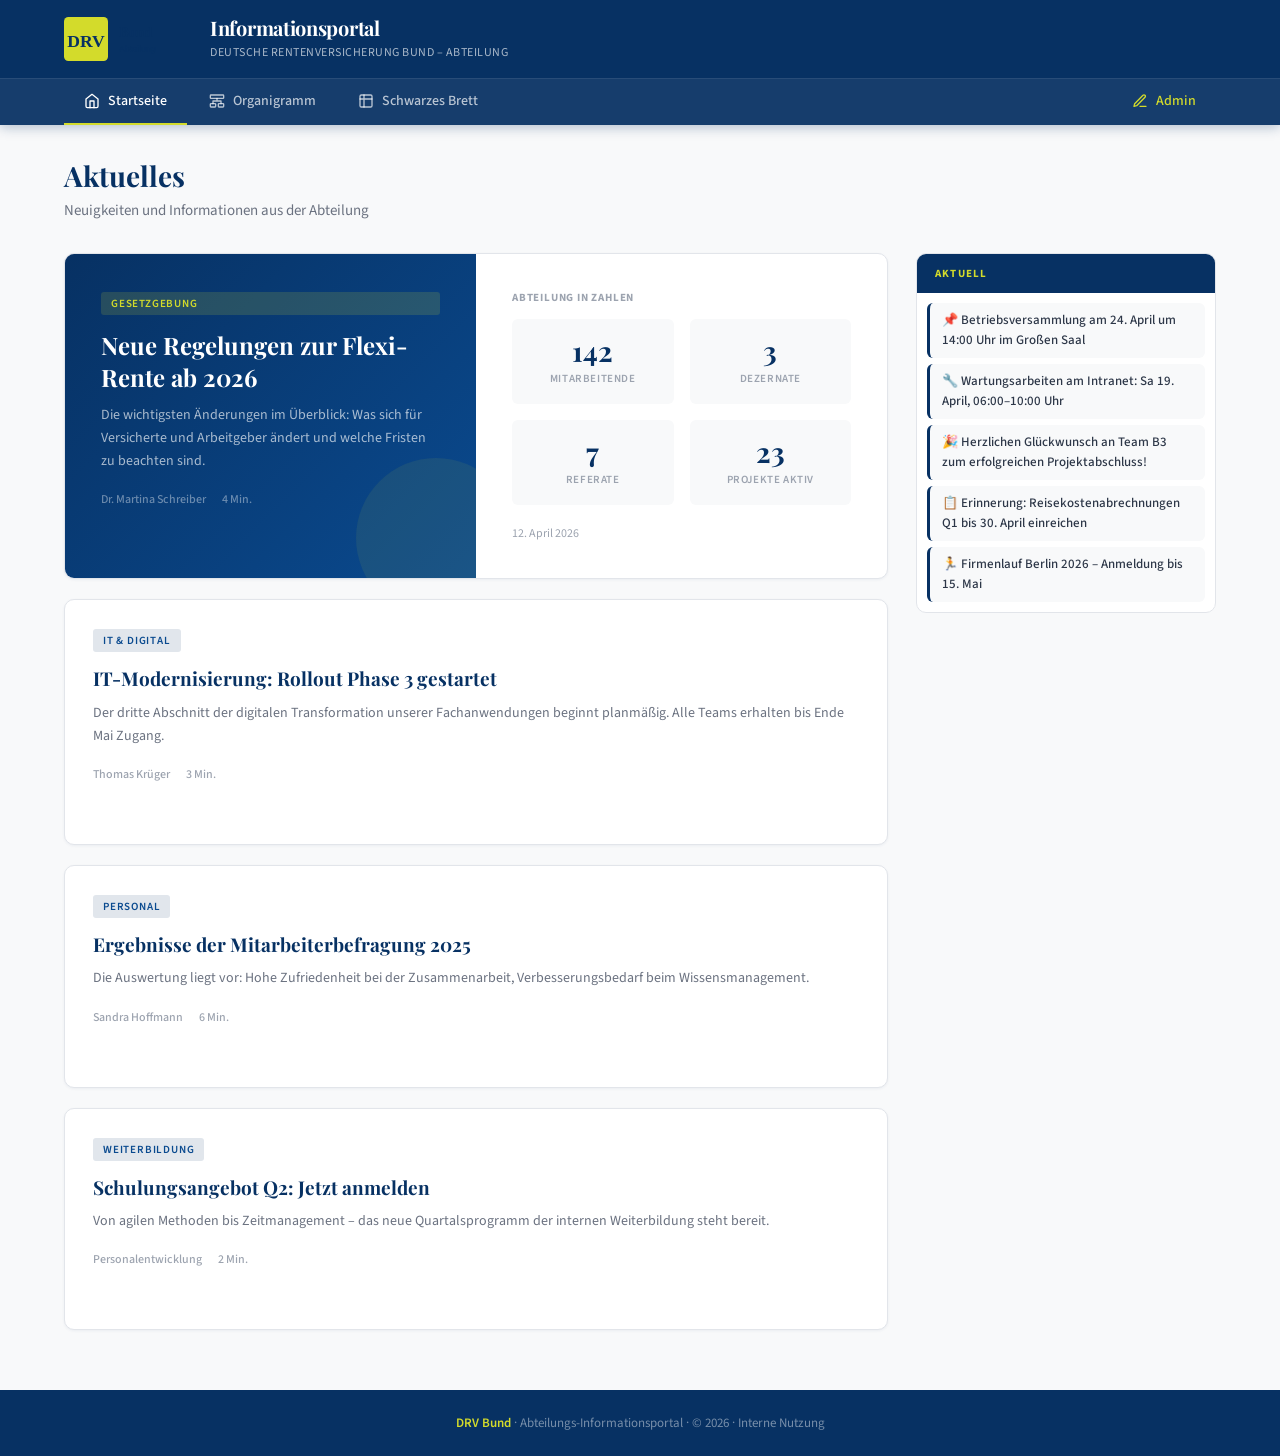
==== index.html @ a6339dbf "Add files via upload" ====
<!DOCTYPE html>
<html lang="de">
<head>
  <meta charset="UTF-8">
  <meta name="viewport" content="width=device-width, initial-scale=1.0">
  <title>Startseite – DRV Bund Abteilungsportal</title>
  <link rel="stylesheet" href="style.css">
</head>
<body>

  <!-- Header -->
  <header class="site-header">
    <div class="header-top">
      <a class="logo-area" href="index.html">
        <img class="logo-image" src="logo.svg" alt="DRV Bund Logo">
        <div class="logo-text">
          <h1>Informationsportal</h1>
          <span>Deutsche Rentenversicherung Bund – Abteilung</span>
        </div>
      </a>
    </div>
    <nav class="header-nav">
      <div class="nav-inner">
        <a class="nav-link active" href="index.html">
          <svg viewBox="0 0 24 24" fill="none" stroke="currentColor" stroke-width="2" stroke-linecap="round" stroke-linejoin="round"><path d="M3 9l9-7 9 7v11a2 2 0 0 1-2 2H5a2 2 0 0 1-2-2z"/><polyline points="9 22 9 12 15 12 15 22"/></svg>
          Startseite
        </a>
        <a class="nav-link" href="organigramm.html">
          <svg viewBox="0 0 24 24" fill="none" stroke="currentColor" stroke-width="2" stroke-linecap="round" stroke-linejoin="round"><rect x="2" y="3" width="20" height="5" rx="1"/><rect x="2" y="16" width="8" height="5" rx="1"/><rect x="14" y="16" width="8" height="5" rx="1"/><path d="M12 8v4M6 12h12M6 12v4M18 12v4"/></svg>
          Organigramm
        </a>
        <a class="nav-link" href="schwarzes-brett.html">
          <svg viewBox="0 0 24 24" fill="none" stroke="currentColor" stroke-width="2" stroke-linecap="round" stroke-linejoin="round"><rect x="3" y="3" width="18" height="18" rx="2"/><path d="M3 9h18M9 3v18"/></svg>
          Schwarzes Brett
        </a>
        <a class="nav-link admin" href="admin.html">
          <svg viewBox="0 0 24 24" fill="none" stroke="currentColor" stroke-width="2" stroke-linecap="round" stroke-linejoin="round"><path d="M12 20h9"/><path d="M16.5 3.5a2.121 2.121 0 0 1 3 3L7 19l-4 1 1-4L16.5 3.5z"/></svg>
          Admin
        </a>
      </div>
    </nav>
  </header>

  <!-- Main -->
  <main>
    <div class="main-content">
      <div class="page-title-section">
        <h2 class="page-title">Aktuelles</h2>
        <p class="page-subtitle">Neuigkeiten und Informationen aus der Abteilung</p>
      </div>

      <div class="home-layout">
        <!-- Blog -->
        <div class="home-main">
          <div class="blog-grid" id="blog-grid">
            <div class="empty-state"><p>Wird geladen…</p></div>
          </div>
        </div>

        <!-- Ticker -->
        <aside class="home-sidebar">
          <div class="ticker-bar">
            <div class="ticker-label">Aktuell</div>
            <ul class="ticker-list" id="ticker-list">
              <li class="ticker-list-item">Wird geladen…</li>
            </ul>
          </div>
        </aside>
      </div>
    </div>
  </main>

  <!-- Footer -->
  <footer class="site-footer">
    <strong>DRV Bund</strong> · Abteilungs-Informationsportal · © 2026 · Interne Nutzung
  </footer>

  <!-- Lokaler Datenspeicher -->
  <script src="data-store.js"></script>

  <script>
    // ── Blog rendern ──────────────────────────
    function renderBlog(posts) {
      const grid = document.getElementById('blog-grid');

      if (!posts.length) {
        grid.innerHTML = '<div class="empty-state"><p>Noch keine Beiträge vorhanden.</p></div>';
        return;
      }

      grid.innerHTML = posts.map((p, i) => i === 0
        ? renderFeatured(p)
        : renderCard(p)
      ).join('');
    }

    function renderFeatured(p) {
      return `
        <div class="blog-card featured">
          <div class="featured-accent">
            <div class="blog-card-category">${DRV.escapeHtml(p.category || 'Allgemein')}</div>
            <h3 class="blog-card-title">${DRV.escapeHtml(p.title)}</h3>
            <p class="blog-card-excerpt">${DRV.escapeHtml(p.excerpt)}</p>
            <div class="blog-card-meta">
              <span>${DRV.escapeHtml(p.author || '')}</span>
              <span>${DRV.escapeHtml(p.readTime || '')}</span>
            </div>
            <div class="blog-card-cta">Weiterlesen →</div>
          </div>
          <div class="featured-side">
            <div style="margin-bottom:20px">
              <div class="section-label">Abteilung in Zahlen</div>
              <div class="featured-stats">
                <div class="stat-card"><div class="stat-num">142</div><div class="stat-label">Mitarbeitende</div></div>
                <div class="stat-card"><div class="stat-num">3</div><div class="stat-label">Dezernate</div></div>
                <div class="stat-card"><div class="stat-num">7</div><div class="stat-label">Referate</div></div>
                <div class="stat-card"><div class="stat-num">23</div><div class="stat-label">Projekte aktiv</div></div>
              </div>
            </div>
            <div style="font-size:12px;color:var(--gray-400)">${DRV.formatDate(p.createdAt)}</div>
          </div>
        </div>
      `;
    }

    function renderCard(p) {
      return `
        <div class="blog-card">
          <div class="blog-card-category">${DRV.escapeHtml(p.category || 'Allgemein')}</div>
          <h3 class="blog-card-title">${DRV.escapeHtml(p.title)}</h3>
          <p class="blog-card-excerpt">${DRV.escapeHtml(p.excerpt)}</p>
          <div class="blog-card-meta">
            <span>${DRV.escapeHtml(p.author || '')}</span>
            <span>${DRV.escapeHtml(p.readTime || '')}</span>
          </div>
          <div class="blog-card-cta">Weiterlesen →</div>
        </div>
      `;
    }

    // ── Ticker rendern ────────────────────────
    function renderTicker(items) {
      const list = document.getElementById('ticker-list');
      if (!items.length) {
        list.innerHTML = '<li class="ticker-list-item" style="color:var(--gray-400)">Keine aktuellen Meldungen</li>';
        return;
      }
      list.innerHTML = items.map(item =>
        `<li class="ticker-list-item">${DRV.escapeHtml(item.text)}</li>`
      ).join('');
    }

    // ── Listener registrieren ─────────────────
    DRV.subscribe('blog',   renderBlog);
    DRV.subscribe('ticker', renderTicker);
  </script>

</body>
</html>
---- style.css ----
@import url('https://fonts.googleapis.com/css2?family=Source+Sans+3:wght@300;400;500;600;700&family=Playfair+Display:wght@500;700&display=swap');

/* ═══════════════════════════════════════════
   Design Tokens
   ═══════════════════════════════════════════ */
:root {
  --navy: #073163;
  --navy-light: #0a4a8f;
  --lime: #D3DB2B;
  --lime-dim: #bfc426;
  --ice: #E1E6EC;
  --ice-dark: #c8cfda;
  --white: #FFFFFF;
  --gray-50: #F8F9FA;
  --gray-100: #F0F2F5;
  --gray-200: #E2E5EA;
  --gray-400: #9CA3AF;
  --gray-600: #6B7280;
  --gray-800: #2D3748;
  --red: #DC2626;
  --red-light: #FEE2E2;
  --font-body: 'Source Sans 3', -apple-system, BlinkMacSystemFont, sans-serif;
  --font-display: 'Playfair Display', Georgia, serif;
  --shadow-sm: 0 1px 3px rgba(7,49,99,.06);
  --shadow-md: 0 4px 16px rgba(7,49,99,.08);
  --shadow-lg: 0 8px 32px rgba(7,49,99,.12);
  --radius: 6px;
  --radius-lg: 10px;
  --transition: .2s ease;
}

*, *::before, *::after { margin: 0; padding: 0; box-sizing: border-box; }

body {
  font-family: var(--font-body);
  background: var(--gray-50);
  color: var(--gray-800);
  -webkit-font-smoothing: antialiased;
  min-height: 100vh;
  display: flex;
  flex-direction: column;
}

main { flex: 1; }
a { text-decoration: none; color: inherit; }

/* ═══════════════════════════════════════════
   Header
   ═══════════════════════════════════════════ */
.site-header {
  background: var(--navy);
  color: var(--white);
  position: sticky;
  top: 0;
  z-index: 100;
  box-shadow: 0 2px 12px rgba(7,49,99,.3);
}
.header-top {
  display: flex;
  align-items: center;
  max-width: 1200px;
  margin: 0 auto;
  padding: 16px 24px;
}
.logo-area {
  display: flex;
  align-items: center;
  gap: 14px;
  cursor: pointer;
}
.logo-image {
  height: 44px;
  width: auto;
  max-width: 240px;
  display: block;
  /* Optional: weißer Hintergrund-Pad, damit dunkle Logos auch auf
     dem Navy-Header lesbar sind. Bei Bedarf einkommentieren:
  background: var(--white);
  padding: 4px 8px;
  border-radius: 4px;
  */
}
.logo-text h1 {
  font-family: var(--font-display);
  font-size: 20px;
  font-weight: 700;
  letter-spacing: -.3px;
  line-height: 1.2;
}
.logo-text span {
  font-family: var(--font-body);
  font-size: 12px;
  font-weight: 400;
  opacity: .65;
  letter-spacing: .5px;
  text-transform: uppercase;
}

/* ── Nav ───────────────────── */
.header-nav {
  background: rgba(255,255,255,.06);
  border-top: 1px solid rgba(255,255,255,.08);
}
.nav-inner {
  max-width: 1200px;
  margin: 0 auto;
  padding: 0 24px;
  display: flex;
  gap: 2px;
}
.nav-link {
  display: flex;
  align-items: center;
  gap: 8px;
  padding: 12px 20px;
  background: none;
  border: none;
  color: rgba(255,255,255,.7);
  font-family: var(--font-body);
  font-size: 14px;
  font-weight: 500;
  cursor: pointer;
  transition: var(--transition);
  border-bottom: 2px solid transparent;
}
.nav-link:hover { color: var(--white); background: rgba(255,255,255,.05); }
.nav-link.active { color: var(--white); border-bottom-color: var(--lime); }
.nav-link.admin { margin-left: auto; color: var(--lime); }
.nav-link svg { width: 16px; height: 16px; }

/* ═══════════════════════════════════════════
   Main Content
   ═══════════════════════════════════════════ */
.main-content {
  max-width: 1200px;
  margin: 0 auto;
  padding: 32px 24px 60px;
  width: 100%;
}
.page-title-section { margin-bottom: 32px; }
.page-title {
  font-family: var(--font-display);
  font-size: 28px;
  font-weight: 700;
  color: var(--navy);
  margin-bottom: 6px;
}
.page-subtitle { font-size: 15px; color: var(--gray-600); }

/* ═══════════════════════════════════════════
   Home Layout
   ═══════════════════════════════════════════ */
.home-layout {
  display: grid;
  grid-template-columns: 1fr 300px;
  gap: 28px;
  align-items: start;
}
@media (max-width: 960px) {
  .home-layout { grid-template-columns: 1fr; }
}
.home-main { min-width: 0; }
.home-sidebar { position: sticky; top: 120px; }

/* ── News Ticker (Sidebar) ── */
.ticker-bar {
  background: var(--white);
  border: 1px solid var(--gray-200);
  border-radius: var(--radius-lg);
  overflow: hidden;
}
.ticker-label {
  background: var(--navy);
  color: var(--lime);
  font-size: 11px;
  font-weight: 700;
  letter-spacing: 1.2px;
  text-transform: uppercase;
  padding: 12px 18px;
}
.ticker-list {
  list-style: none;
  padding: 10px;
  display: flex;
  flex-direction: column;
  gap: 6px;
}
.ticker-list-item {
  font-size: 13px;
  font-weight: 500;
  color: var(--gray-800);
  line-height: 1.5;
  padding: 8px 12px;
  border-radius: var(--radius);
  border-left: 3px solid var(--navy);
  background: var(--gray-50);
  transition: var(--transition);
}
.ticker-list-item:hover {
  border-left-color: var(--lime);
  background: var(--ice);
  box-shadow: var(--shadow-sm);
}

/* ═══════════════════════════════════════════
   Blog Cards
   ═══════════════════════════════════════════ */
.blog-grid {
  display: grid;
  grid-template-columns: 1fr;
  gap: 20px;
}
.blog-card {
  background: var(--white);
  border-radius: var(--radius-lg);
  padding: 28px;
  box-shadow: var(--shadow-sm);
  border: 1px solid var(--gray-200);
  transition: var(--transition);
  cursor: pointer;
  position: relative;
  overflow: hidden;
}
.blog-card::before {
  content: '';
  position: absolute;
  top: 0; left: 0;
  width: 4px; height: 100%;
  background: var(--lime);
  transform: scaleY(0);
  transition: transform .3s ease;
  transform-origin: top;
}
.blog-card:hover { box-shadow: var(--shadow-md); border-color: var(--ice-dark); }
.blog-card:hover::before { transform: scaleY(1); }

.blog-card-category {
  display: inline-flex;
  align-items: center;
  gap: 5px;
  font-size: 11px;
  font-weight: 600;
  text-transform: uppercase;
  letter-spacing: .8px;
  color: var(--navy-light);
  background: var(--ice);
  padding: 4px 10px;
  border-radius: 3px;
  margin-bottom: 14px;
}
.blog-card-title {
  font-family: var(--font-display);
  font-size: 19px;
  font-weight: 700;
  color: var(--navy);
  line-height: 1.35;
  margin-bottom: 10px;
}
.blog-card-excerpt {
  font-size: 14px;
  line-height: 1.65;
  color: var(--gray-600);
  margin-bottom: 18px;
}
.blog-card-meta {
  display: flex;
  align-items: center;
  gap: 16px;
  font-size: 12px;
  color: var(--gray-400);
  font-weight: 500;
}
.blog-card-meta span { display: flex; align-items: center; gap: 5px; }
.blog-card-cta {
  display: inline-flex;
  align-items: center;
  gap: 5px;
  margin-top: 14px;
  font-size: 13px;
  font-weight: 600;
  color: var(--navy);
  opacity: 0;
  transform: translateX(-8px);
  transition: all .25s ease;
}
.blog-card:hover .blog-card-cta { opacity: 1; transform: translateX(0); }

/* ── Featured Card ────────── */
.blog-card.featured {
  display: grid;
  grid-template-columns: 1fr 1fr;
  gap: 0;
  padding: 0;
}
@media (max-width: 768px) {
  .blog-card.featured { grid-template-columns: 1fr; }
}
.featured-accent {
  background: linear-gradient(135deg, var(--navy) 0%, var(--navy-light) 100%);
  padding: 36px;
  display: flex;
  flex-direction: column;
  justify-content: center;
  position: relative;
  overflow: hidden;
}
.featured-accent::after {
  content: '';
  position: absolute;
  bottom: -40px; right: -40px;
  width: 160px; height: 160px;
  border-radius: 50%;
  background: var(--lime);
  opacity: .08;
}
.featured-accent .blog-card-category { background: rgba(211,219,43,.15); color: var(--lime); }
.featured-accent .blog-card-title { color: var(--white); font-size: 24px; }
.featured-accent .blog-card-excerpt { color: rgba(255,255,255,.65); }
.featured-accent .blog-card-meta { color: rgba(255,255,255,.4); }
.featured-accent .blog-card-cta { color: var(--lime); }
.featured-accent:hover .blog-card-cta { opacity: 1; transform: translateX(0); }

.featured-side {
  padding: 36px;
  display: flex;
  flex-direction: column;
  justify-content: center;
}
.featured-stats {
  display: grid;
  grid-template-columns: 1fr 1fr;
  gap: 16px;
}
.stat-card {
  background: var(--gray-50);
  border-radius: var(--radius);
  padding: 18px;
  text-align: center;
}
.stat-num {
  font-family: var(--font-display);
  font-size: 28px;
  font-weight: 700;
  color: var(--navy);
  line-height: 1;
}
.stat-label {
  font-size: 11px;
  color: var(--gray-400);
  text-transform: uppercase;
  letter-spacing: .6px;
  margin-top: 6px;
  font-weight: 600;
}
.section-label {
  font-size: 11px;
  font-weight: 700;
  text-transform: uppercase;
  letter-spacing: .8px;
  color: var(--gray-400);
  margin-bottom: 14px;
}

/* ═══════════════════════════════════════════
   Organigramm
   ═══════════════════════════════════════════ */
.org-tree {
  display: flex;
  flex-direction: column;
  align-items: center;
  overflow-x: auto;
  padding: 20px 0;
}
.org-node {
  background: var(--white);
  border: 2px solid var(--ice-dark);
  border-radius: var(--radius-lg);
  padding: 20px 28px;
  text-align: center;
  min-width: 200px;
  transition: var(--transition);
}
.org-node:hover { border-color: var(--lime); box-shadow: var(--shadow-md); }
.org-node.root { background: var(--navy); border-color: var(--navy); color: var(--white); }
.org-node-name { font-family: var(--font-display); font-size: 15px; font-weight: 700; margin-bottom: 4px; }
.org-node-person { font-size: 14px; font-weight: 600; margin-bottom: 2px; }
.org-node-role { font-size: 12px; opacity: .6; }

.org-connector { width: 2px; height: 28px; background: var(--ice-dark); margin: 0 auto; }
.org-hline { height: 2px; background: var(--ice-dark); margin: 0 60px; }
.org-children { display: flex; gap: 24px; justify-content: center; flex-wrap: wrap; }
.org-branch { display: flex; flex-direction: column; align-items: center; }
.org-sub-children { display: flex; flex-direction: column; align-items: center; gap: 8px; margin-top: 12px; }
.org-sub-node {
  background: var(--gray-50);
  border: 1px solid var(--gray-200);
  border-radius: var(--radius);
  padding: 10px 18px;
  text-align: center;
  font-size: 13px;
  min-width: 160px;
  transition: var(--transition);
}
.org-sub-node:hover { background: var(--white); border-color: var(--lime-dim); }
.org-sub-name { font-weight: 600; color: var(--navy); }
.org-sub-person { font-size: 12px; color: var(--gray-600); margin-top: 2px; }

/* ═══════════════════════════════════════════
   Schwarzes Brett
   ═══════════════════════════════════════════ */
.board-header {
  display: flex;
  align-items: center;
  justify-content: space-between;
  margin-bottom: 24px;
  flex-wrap: wrap;
  gap: 16px;
}
.board-filters { display: flex; gap: 6px; flex-wrap: wrap; }
.filter-pill {
  padding: 6px 14px;
  border-radius: 20px;
  border: 1px solid var(--gray-200);
  background: var(--white);
  font-family: var(--font-body);
  font-size: 12px;
  font-weight: 500;
  color: var(--gray-600);
  cursor: pointer;
  transition: var(--transition);
}
.filter-pill:hover { border-color: var(--navy); color: var(--navy); }
.filter-pill.active { background: var(--navy); border-color: var(--navy); color: var(--white); }

.btn-primary {
  display: inline-flex;
  align-items: center;
  gap: 8px;
  padding: 10px 22px;
  background: var(--lime);
  color: var(--navy);
  border: none;
  border-radius: var(--radius);
  font-family: var(--font-body);
  font-size: 14px;
  font-weight: 700;
  cursor: pointer;
  transition: var(--transition);
}
.btn-primary:hover { background: var(--lime-dim); }
.btn-primary:disabled { opacity: .5; cursor: not-allowed; }

.ad-list { display: flex; flex-direction: column; gap: 14px; }
.ad-card {
  background: var(--white);
  border: 1px solid var(--gray-200);
  border-radius: var(--radius-lg);
  padding: 24px;
  display: flex;
  gap: 20px;
  align-items: flex-start;
  transition: var(--transition);
}
.ad-card:hover { box-shadow: var(--shadow-sm); border-color: var(--ice-dark); }
.ad-cat-badge {
  background: var(--ice);
  color: var(--navy);
  font-size: 10px;
  font-weight: 700;
  text-transform: uppercase;
  letter-spacing: .8px;
  padding: 6px 10px;
  border-radius: 3px;
  white-space: nowrap;
  flex-shrink: 0;
  margin-top: 2px;
}
.ad-body { flex: 1; min-width: 0; }
.ad-title { font-weight: 700; font-size: 16px; color: var(--navy); margin-bottom: 6px; }
.ad-text { font-size: 14px; color: var(--gray-600); line-height: 1.6; margin-bottom: 10px; }
.ad-meta { font-size: 12px; color: var(--gray-400); }

.empty-state { text-align: center; padding: 60px 20px; color: var(--gray-400); }

/* ═══════════════════════════════════════════
   Modal
   ═══════════════════════════════════════════ */
.modal-backdrop {
  position: fixed;
  inset: 0;
  background: rgba(7,49,99,.5);
  z-index: 200;
  display: flex;
  align-items: center;
  justify-content: center;
  padding: 24px;
  animation: fade-in .2s ease;
}
.modal-backdrop.hidden { display: none; }
.modal {
  background: var(--white);
  border-radius: var(--radius-lg);
  width: 100%;
  max-width: 520px;
  box-shadow: var(--shadow-lg);
  animation: slide-up .25s ease;
  overflow: hidden;
}
.modal-header {
  display: flex;
  align-items: center;
  justify-content: space-between;
  padding: 20px 28px;
  border-bottom: 1px solid var(--gray-200);
}
.modal-header h3 {
  font-family: var(--font-display);
  font-size: 20px;
  font-weight: 700;
  color: var(--navy);
}
.modal-close {
  background: none;
  border: none;
  color: var(--gray-400);
  cursor: pointer;
  padding: 4px;
  display: flex;
  transition: var(--transition);
}
.modal-close:hover { color: var(--navy); }
.modal-body { padding: 24px 28px; }
.form-group { margin-bottom: 18px; }
.form-group label { display: block; font-size: 13px; font-weight: 600; color: var(--gray-800); margin-bottom: 6px; }
.form-input, .form-textarea, .form-select {
  width: 100%;
  padding: 10px 14px;
  border: 1.5px solid var(--gray-200);
  border-radius: var(--radius);
  font-family: var(--font-body);
  font-size: 14px;
  color: var(--gray-800);
  background: var(--white);
  transition: var(--transition);
  outline: none;
}
.form-input:focus, .form-textarea:focus, .form-select:focus {
  border-color: var(--navy);
  box-shadow: 0 0 0 3px rgba(7,49,99,.08);
}
.form-textarea { resize: vertical; min-height: 100px; }
.modal-footer {
  padding: 16px 28px;
  border-top: 1px solid var(--gray-200);
  display: flex;
  justify-content: flex-end;
  gap: 10px;
}
.btn-ghost {
  padding: 10px 20px;
  background: none;
  border: 1px solid var(--gray-200);
  border-radius: var(--radius);
  font-family: var(--font-body);
  font-size: 14px;
  font-weight: 500;
  color: var(--gray-600);
  cursor: pointer;
  transition: var(--transition);
}
.btn-ghost:hover { border-color: var(--gray-400); }

@keyframes fade-in { from { opacity: 0 } to { opacity: 1 } }
@keyframes slide-up { from { opacity: 0; transform: translateY(16px) } to { opacity: 1; transform: translateY(0) } }

/* ═══════════════════════════════════════════
   Footer
   ═══════════════════════════════════════════ */
.site-footer {
  background: var(--navy);
  color: rgba(255,255,255,.45);
  padding: 24px;
  text-align: center;
  font-size: 13px;
}
.site-footer strong { color: var(--lime); font-weight: 600; }

/* ═══════════════════════════════════════════
   Admin Page
   ═══════════════════════════════════════════ */
.admin-grid {
  display: grid;
  grid-template-columns: 1fr 1fr;
  gap: 24px;
}
@media (max-width: 900px) {
  .admin-grid { grid-template-columns: 1fr; }
}
.admin-section {
  background: var(--white);
  border: 1px solid var(--gray-200);
  border-radius: var(--radius-lg);
  padding: 24px;
}
.admin-section-title {
  font-family: var(--font-display);
  font-size: 20px;
  font-weight: 700;
  color: var(--navy);
  margin-bottom: 6px;
}
.admin-section-desc {
  font-size: 13px;
  color: var(--gray-600);
  margin-bottom: 20px;
}
.admin-divider {
  height: 1px;
  background: var(--gray-200);
  margin: 20px 0;
}
.admin-list-title {
  font-size: 12px;
  font-weight: 700;
  text-transform: uppercase;
  letter-spacing: .8px;
  color: var(--gray-400);
  margin-bottom: 12px;
}
.admin-item {
  display: flex;
  align-items: flex-start;
  gap: 12px;
  padding: 12px;
  background: var(--gray-50);
  border-radius: var(--radius);
  border-left: 3px solid var(--navy);
  margin-bottom: 8px;
  transition: var(--transition);
}
.admin-item:hover { background: var(--ice); }
.admin-item-body { flex: 1; min-width: 0; }
.admin-item-title {
  font-size: 14px;
  font-weight: 600;
  color: var(--navy);
  margin-bottom: 4px;
  word-break: break-word;
}
.admin-item-meta {
  font-size: 12px;
  color: var(--gray-600);
  word-break: break-word;
}
.admin-item-delete {
  background: none;
  border: 1px solid var(--gray-200);
  border-radius: var(--radius);
  padding: 4px 8px;
  color: var(--red);
  cursor: pointer;
  font-size: 12px;
  font-weight: 600;
  transition: var(--transition);
  flex-shrink: 0;
}
.admin-item-delete:hover {
  background: var(--red-light);
  border-color: var(--red);
}
.admin-banner {
  background: linear-gradient(135deg, #FFF8E1 0%, #FFF3C4 100%);
  border: 1px solid #F6E05E;
  border-radius: var(--radius);
  padding: 14px 20px;
  margin-bottom: 24px;
  font-size: 13px;
  color: #744210;
  line-height: 1.55;
}
.admin-banner code {
  background: rgba(0,0,0,.06);
  padding: 1px 5px;
  border-radius: 3px;
  font-size: 12px;
}
.admin-banner.error {
  background: var(--red-light);
  border-color: var(--red);
  color: #7F1D1D;
}
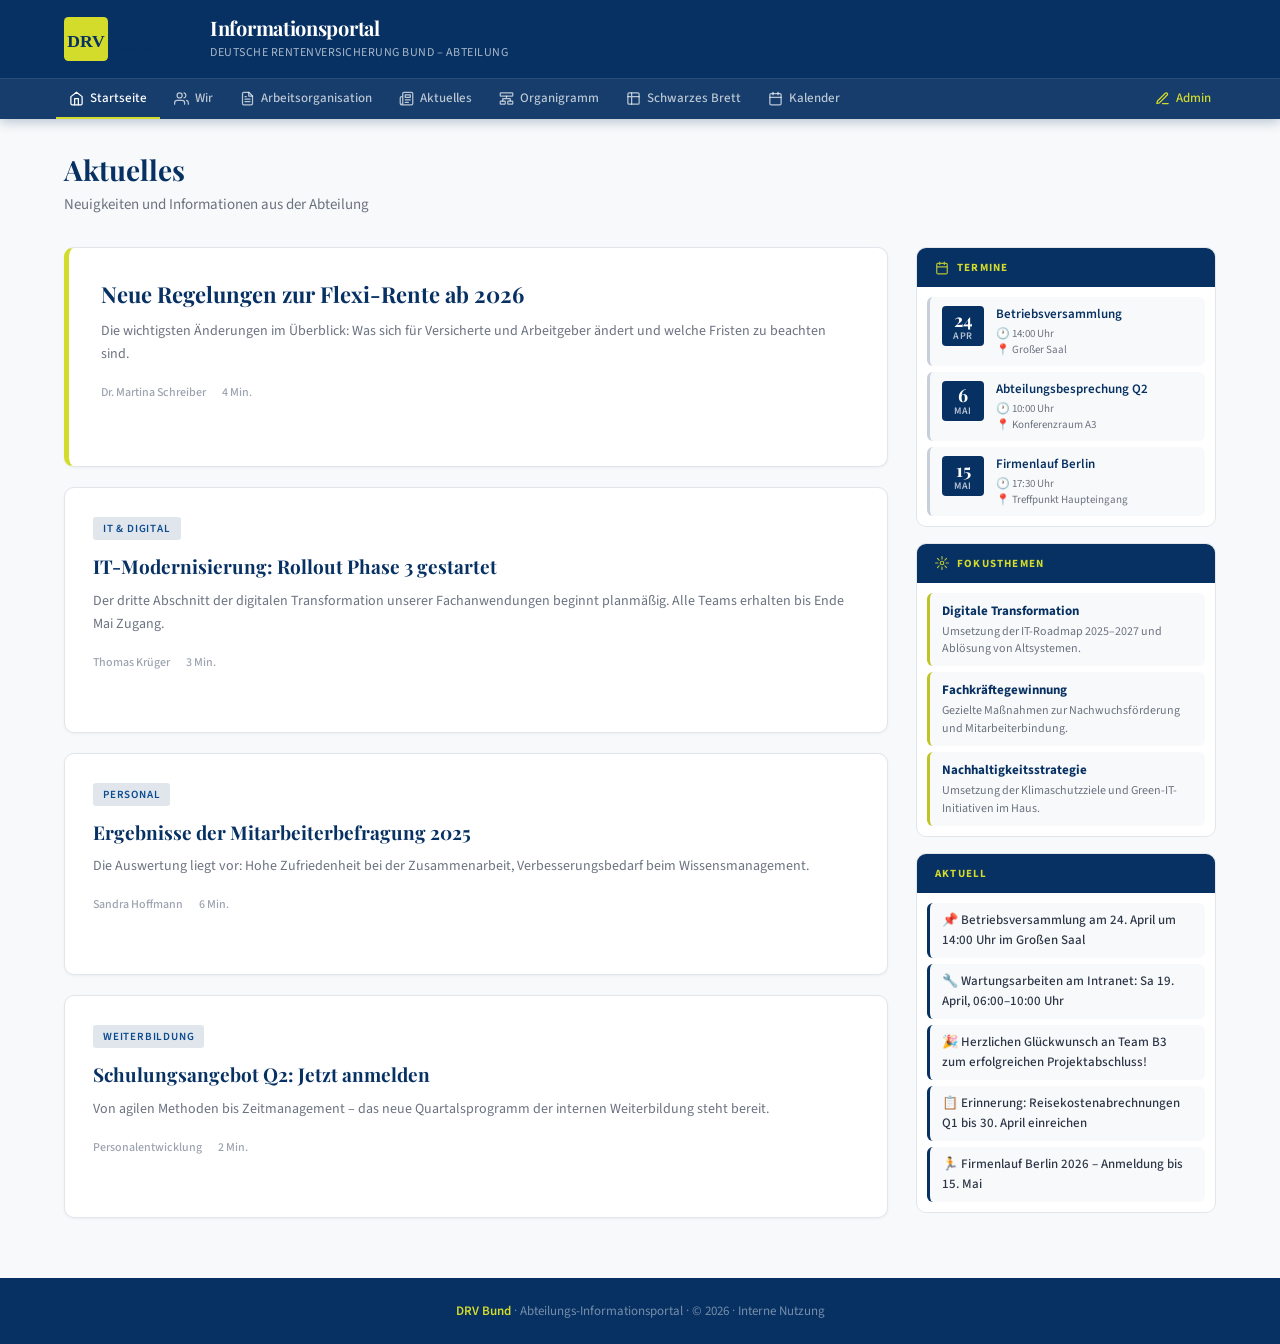
==== commit af607464: "Add files via upload" ====
--- a/index.html
+++ b/index.html
@@ -25,6 +25,18 @@
           <svg viewBox="0 0 24 24" fill="none" stroke="currentColor" stroke-width="2" stroke-linecap="round" stroke-linejoin="round"><path d="M3 9l9-7 9 7v11a2 2 0 0 1-2 2H5a2 2 0 0 1-2-2z"/><polyline points="9 22 9 12 15 12 15 22"/></svg>
           Startseite
         </a>
+        <a class="nav-link" href="wir.html">
+          <svg viewBox="0 0 24 24" fill="none" stroke="currentColor" stroke-width="2" stroke-linecap="round" stroke-linejoin="round"><path d="M17 21v-2a4 4 0 0 0-4-4H5a4 4 0 0 0-4 4v2"/><circle cx="9" cy="7" r="4"/><path d="M23 21v-2a4 4 0 0 0-3-3.87"/><path d="M16 3.13a4 4 0 0 1 0 7.75"/></svg>
+          Wir
+        </a>
+        <a class="nav-link" href="arbeitsorganisation.html">
+          <svg viewBox="0 0 24 24" fill="none" stroke="currentColor" stroke-width="2" stroke-linecap="round" stroke-linejoin="round"><path d="M14 2H6a2 2 0 0 0-2 2v16a2 2 0 0 0 2 2h12a2 2 0 0 0 2-2V8z"/><polyline points="14 2 14 8 20 8"/><line x1="16" y1="13" x2="8" y2="13"/><line x1="16" y1="17" x2="8" y2="17"/><polyline points="10 9 9 9 8 9"/></svg>
+          Arbeitsorganisation
+        </a>
+        <a class="nav-link" href="aktuelles.html">
+          <svg viewBox="0 0 24 24" fill="none" stroke="currentColor" stroke-width="2" stroke-linecap="round" stroke-linejoin="round"><path d="M4 22h16a2 2 0 0 0 2-2V4a2 2 0 0 0-2-2H8a2 2 0 0 0-2 2v16a2 2 0 0 0-2 2zm0 0a2 2 0 0 1-2-2v-9c0-1.1.9-2 2-2h2"/><path d="M18 14h-8"/><path d="M15 18h-5"/><path d="M10 6h8v4h-8z"/></svg>
+          Aktuelles
+        </a>
         <a class="nav-link" href="organigramm.html">
           <svg viewBox="0 0 24 24" fill="none" stroke="currentColor" stroke-width="2" stroke-linecap="round" stroke-linejoin="round"><rect x="2" y="3" width="20" height="5" rx="1"/><rect x="2" y="16" width="8" height="5" rx="1"/><rect x="14" y="16" width="8" height="5" rx="1"/><path d="M12 8v4M6 12h12M6 12v4M18 12v4"/></svg>
           Organigramm
@@ -32,6 +44,10 @@
         <a class="nav-link" href="schwarzes-brett.html">
           <svg viewBox="0 0 24 24" fill="none" stroke="currentColor" stroke-width="2" stroke-linecap="round" stroke-linejoin="round"><rect x="3" y="3" width="18" height="18" rx="2"/><path d="M3 9h18M9 3v18"/></svg>
           Schwarzes Brett
+        </a>
+        <a class="nav-link" href="kalender.html">
+          <svg viewBox="0 0 24 24" fill="none" stroke="currentColor" stroke-width="2" stroke-linecap="round" stroke-linejoin="round"><rect x="3" y="4" width="18" height="18" rx="2"/><line x1="16" y1="2" x2="16" y2="6"/><line x1="8" y1="2" x2="8" y2="6"/><line x1="3" y1="10" x2="21" y2="10"/></svg>
+          Kalender
         </a>
         <a class="nav-link admin" href="admin.html">
           <svg viewBox="0 0 24 24" fill="none" stroke="currentColor" stroke-width="2" stroke-linecap="round" stroke-linejoin="round"><path d="M12 20h9"/><path d="M16.5 3.5a2.121 2.121 0 0 1 3 3L7 19l-4 1 1-4L16.5 3.5z"/></svg>
@@ -57,14 +73,39 @@
           </div>
         </div>
 
-        <!-- Ticker -->
+        <!-- Sidebar: Termine, Fokus, Ticker -->
         <aside class="home-sidebar">
+
+          <!-- Termine -->
+          <div class="sidebar-widget">
+            <div class="sidebar-widget-header">
+              <svg viewBox="0 0 24 24" fill="none" stroke="currentColor" stroke-width="2" stroke-linecap="round" stroke-linejoin="round"><rect x="3" y="4" width="18" height="18" rx="2"/><line x1="16" y1="2" x2="16" y2="6"/><line x1="8" y1="2" x2="8" y2="6"/><line x1="3" y1="10" x2="21" y2="10"/></svg>
+              Termine
+            </div>
+            <div class="sidebar-widget-body" id="termine-list">
+              <div class="empty-state" style="padding:12px"><p>Wird geladen…</p></div>
+            </div>
+          </div>
+
+          <!-- Fokusthemen -->
+          <div class="sidebar-widget">
+            <div class="sidebar-widget-header">
+              <svg viewBox="0 0 24 24" fill="none" stroke="currentColor" stroke-width="2" stroke-linecap="round" stroke-linejoin="round"><circle cx="12" cy="12" r="3"/><path d="M12 1v4M12 19v4M4.22 4.22l2.83 2.83M16.95 16.95l2.83 2.83M1 12h4M19 12h4M4.22 19.78l2.83-2.83M16.95 7.05l2.83-2.83"/></svg>
+              Fokusthemen
+            </div>
+            <div class="sidebar-widget-body" id="fokus-list">
+              <div class="empty-state" style="padding:12px"><p>Wird geladen…</p></div>
+            </div>
+          </div>
+
+          <!-- Newsticker -->
           <div class="ticker-bar">
             <div class="ticker-label">Aktuell</div>
             <ul class="ticker-list" id="ticker-list">
               <li class="ticker-list-item">Wird geladen…</li>
             </ul>
           </div>
+
         </aside>
       </div>
     </div>
@@ -96,29 +137,14 @@
 
     function renderFeatured(p) {
       return `
-        <div class="blog-card featured">
-          <div class="featured-accent">
-            <div class="blog-card-category">${DRV.escapeHtml(p.category || 'Allgemein')}</div>
-            <h3 class="blog-card-title">${DRV.escapeHtml(p.title)}</h3>
-            <p class="blog-card-excerpt">${DRV.escapeHtml(p.excerpt)}</p>
-            <div class="blog-card-meta">
-              <span>${DRV.escapeHtml(p.author || '')}</span>
-              <span>${DRV.escapeHtml(p.readTime || '')}</span>
-            </div>
-            <div class="blog-card-cta">Weiterlesen →</div>
-          </div>
-          <div class="featured-side">
-            <div style="margin-bottom:20px">
-              <div class="section-label">Abteilung in Zahlen</div>
-              <div class="featured-stats">
-                <div class="stat-card"><div class="stat-num">142</div><div class="stat-label">Mitarbeitende</div></div>
-                <div class="stat-card"><div class="stat-num">3</div><div class="stat-label">Dezernate</div></div>
-                <div class="stat-card"><div class="stat-num">7</div><div class="stat-label">Referate</div></div>
-                <div class="stat-card"><div class="stat-num">23</div><div class="stat-label">Projekte aktiv</div></div>
-              </div>
-            </div>
-            <div style="font-size:12px;color:var(--gray-400)">${DRV.formatDate(p.createdAt)}</div>
-          </div>
+        <div class="blog-card featured-simple">
+          <h3 class="blog-card-title">${DRV.escapeHtml(p.title)}</h3>
+          <p class="blog-card-excerpt">${DRV.escapeHtml(p.excerpt)}</p>
+          <div class="blog-card-meta">
+            <span>${DRV.escapeHtml(p.author || '')}</span>
+            <span>${DRV.escapeHtml(p.readTime || '')}</span>
+          </div>
+          <div class="blog-card-cta">Weiterlesen →</div>
         </div>
       `;
     }
@@ -150,9 +176,55 @@
       ).join('');
     }
 
+    // ── Termine rendern ───────────────────────
+    function renderTermine(items) {
+      const list = document.getElementById('termine-list');
+      if (!items.length) {
+        list.innerHTML = '<div class="empty-state" style="padding:12px"><p>Keine Termine eingetragen.</p></div>';
+        return;
+      }
+      const MONTHS = ['Jan','Feb','Mär','Apr','Mai','Jun','Jul','Aug','Sep','Okt','Nov','Dez'];
+      list.innerHTML = items.map(t => {
+        const d = t.date ? new Date(t.date + 'T00:00:00') : null;
+        const day   = d ? d.getDate() : '–';
+        const month = d ? MONTHS[d.getMonth()] : '';
+        return `
+          <div class="termin-item">
+            <div class="termin-date-block">
+              <span class="day">${day}</span>
+              <span class="month">${month}</span>
+            </div>
+            <div class="termin-info">
+              <div class="termin-title">${DRV.escapeHtml(t.title)}</div>
+              <div class="termin-meta">
+                ${t.time ? `<span>🕐 ${DRV.escapeHtml(t.time)}</span>` : ''}
+                ${t.location ? `<span>📍 ${DRV.escapeHtml(t.location)}</span>` : ''}
+              </div>
+            </div>
+          </div>`;
+      }).join('');
+    }
+
+    // ── Fokusthemen rendern ───────────────────
+    function renderFokus(items) {
+      const list = document.getElementById('fokus-list');
+      if (!items.length) {
+        list.innerHTML = '<div class="empty-state" style="padding:12px"><p>Keine Fokusthemen definiert.</p></div>';
+        return;
+      }
+      list.innerHTML = items.map(f => `
+        <div class="fokus-item">
+          <div class="fokus-title">${DRV.escapeHtml(f.title)}</div>
+          ${f.description ? `<div class="fokus-desc">${DRV.escapeHtml(f.description)}</div>` : ''}
+        </div>
+      `).join('');
+    }
+
     // ── Listener registrieren ─────────────────
-    DRV.subscribe('blog',   renderBlog);
-    DRV.subscribe('ticker', renderTicker);
+    DRV.subscribe('blog',    renderBlog);
+    DRV.subscribe('ticker',  renderTicker);
+    DRV.subscribe('termine', renderTermine);
+    DRV.subscribe('fokus',   renderFokus);
   </script>
 
 </body>
--- a/style.css
+++ b/style.css
@@ -104,29 +104,34 @@
 .nav-inner {
   max-width: 1200px;
   margin: 0 auto;
-  padding: 0 24px;
-  display: flex;
-  gap: 2px;
-}
+  padding: 0 16px;
+  display: flex;
+  gap: 1px;
+  overflow-x: auto;
+  scrollbar-width: none;
+}
+.nav-inner::-webkit-scrollbar { display: none; }
 .nav-link {
   display: flex;
   align-items: center;
-  gap: 8px;
-  padding: 12px 20px;
+  gap: 6px;
+  padding: 10px 13px;
   background: none;
   border: none;
   color: rgba(255,255,255,.7);
   font-family: var(--font-body);
-  font-size: 14px;
+  font-size: 13px;
   font-weight: 500;
   cursor: pointer;
   transition: var(--transition);
   border-bottom: 2px solid transparent;
+  text-decoration: none;
+  white-space: nowrap;
 }
 .nav-link:hover { color: var(--white); background: rgba(255,255,255,.05); }
 .nav-link.active { color: var(--white); border-bottom-color: var(--lime); }
 .nav-link.admin { margin-left: auto; color: var(--lime); }
-.nav-link svg { width: 16px; height: 16px; }
+.nav-link svg { width: 15px; height: 15px; flex-shrink: 0; }
 
 /* ═══════════════════════════════════════════
    Main Content
@@ -160,7 +165,125 @@
   .home-layout { grid-template-columns: 1fr; }
 }
 .home-main { min-width: 0; }
-.home-sidebar { position: sticky; top: 120px; }
+.home-sidebar {
+  position: sticky;
+  top: 120px;
+  display: flex;
+  flex-direction: column;
+  gap: 16px;
+}
+
+/* ── Sidebar-Widget (gemeinsame Basis) ── */
+.sidebar-widget {
+  background: var(--white);
+  border: 1px solid var(--gray-200);
+  border-radius: var(--radius-lg);
+  overflow: hidden;
+}
+.sidebar-widget-header {
+  display: flex;
+  align-items: center;
+  gap: 8px;
+  background: var(--navy);
+  color: var(--lime);
+  font-size: 11px;
+  font-weight: 700;
+  letter-spacing: 1.2px;
+  text-transform: uppercase;
+  padding: 12px 18px;
+}
+.sidebar-widget-header svg {
+  width: 14px;
+  height: 14px;
+  opacity: .85;
+  flex-shrink: 0;
+}
+.sidebar-widget-body {
+  padding: 10px;
+  display: flex;
+  flex-direction: column;
+  gap: 6px;
+}
+
+/* ── Termine ─────────────────────────── */
+.termin-item {
+  display: flex;
+  gap: 12px;
+  align-items: flex-start;
+  padding: 9px 12px;
+  border-radius: var(--radius);
+  background: var(--gray-50);
+  border-left: 3px solid var(--ice-dark);
+  transition: var(--transition);
+}
+.termin-item:hover {
+  border-left-color: var(--lime);
+  background: var(--ice);
+}
+.termin-date-block {
+  display: flex;
+  flex-direction: column;
+  align-items: center;
+  background: var(--navy);
+  color: var(--white);
+  border-radius: 4px;
+  padding: 5px 8px;
+  min-width: 42px;
+  flex-shrink: 0;
+  line-height: 1;
+}
+.termin-date-block .day {
+  font-family: var(--font-display);
+  font-size: 18px;
+  font-weight: 700;
+}
+.termin-date-block .month {
+  font-size: 10px;
+  font-weight: 600;
+  text-transform: uppercase;
+  letter-spacing: .5px;
+  opacity: .7;
+  margin-top: 2px;
+}
+.termin-info { flex: 1; min-width: 0; }
+.termin-title {
+  font-size: 13px;
+  font-weight: 600;
+  color: var(--navy);
+  line-height: 1.3;
+  margin-bottom: 3px;
+}
+.termin-meta {
+  font-size: 11px;
+  color: var(--gray-600);
+  display: flex;
+  flex-direction: column;
+  gap: 1px;
+}
+
+/* ── Fokusthemen ─────────────────────── */
+.fokus-item {
+  padding: 9px 12px;
+  border-radius: var(--radius);
+  background: var(--gray-50);
+  border-left: 3px solid var(--lime-dim);
+  transition: var(--transition);
+}
+.fokus-item:hover {
+  background: var(--ice);
+  box-shadow: var(--shadow-sm);
+}
+.fokus-title {
+  font-size: 13px;
+  font-weight: 700;
+  color: var(--navy);
+  margin-bottom: 3px;
+}
+.fokus-desc {
+  font-size: 12px;
+  color: var(--gray-600);
+  line-height: 1.45;
+}
 
 /* ── News Ticker (Sidebar) ── */
 .ticker-bar {
@@ -285,7 +408,17 @@
 }
 .blog-card:hover .blog-card-cta { opacity: 1; transform: translateX(0); }
 
-/* ── Featured Card ────────── */
+/* ── Featured Card (einfach) ── */
+.blog-card.featured-simple {
+  border-left: 5px solid var(--lime);
+  padding: 32px;
+}
+
+.blog-card.featured-simple .blog-card-title {
+  font-size: 22px;
+}
+
+/* ── Featured Card (alt, mit 2 Spalten) ─ */
 .blog-card.featured {
   display: grid;
   grid-template-columns: 1fr 1fr;
@@ -637,8 +770,37 @@
   border-left: 3px solid var(--navy);
   margin-bottom: 8px;
   transition: var(--transition);
+  cursor: default;
 }
 .admin-item:hover { background: var(--ice); }
+
+/* Drag & Drop */
+.admin-item[draggable="true"] { cursor: grab; }
+.admin-item[draggable="true"]:active { cursor: grabbing; }
+
+.admin-item.dragging {
+  opacity: .4;
+  background: var(--ice);
+}
+
+.admin-item.drag-over {
+  border-left-color: var(--lime);
+  background: var(--white);
+  box-shadow: 0 0 0 2px var(--lime);
+  transform: scale(1.01);
+}
+
+.drag-handle {
+  color: var(--gray-400);
+  cursor: grab;
+  flex-shrink: 0;
+  padding: 2px 0;
+  display: flex;
+  align-items: center;
+  transition: color var(--transition);
+}
+.drag-handle:hover { color: var(--navy); }
+.drag-handle svg { display: block; }
 .admin-item-body { flex: 1; min-width: 0; }
 .admin-item-title {
   font-size: 14px;
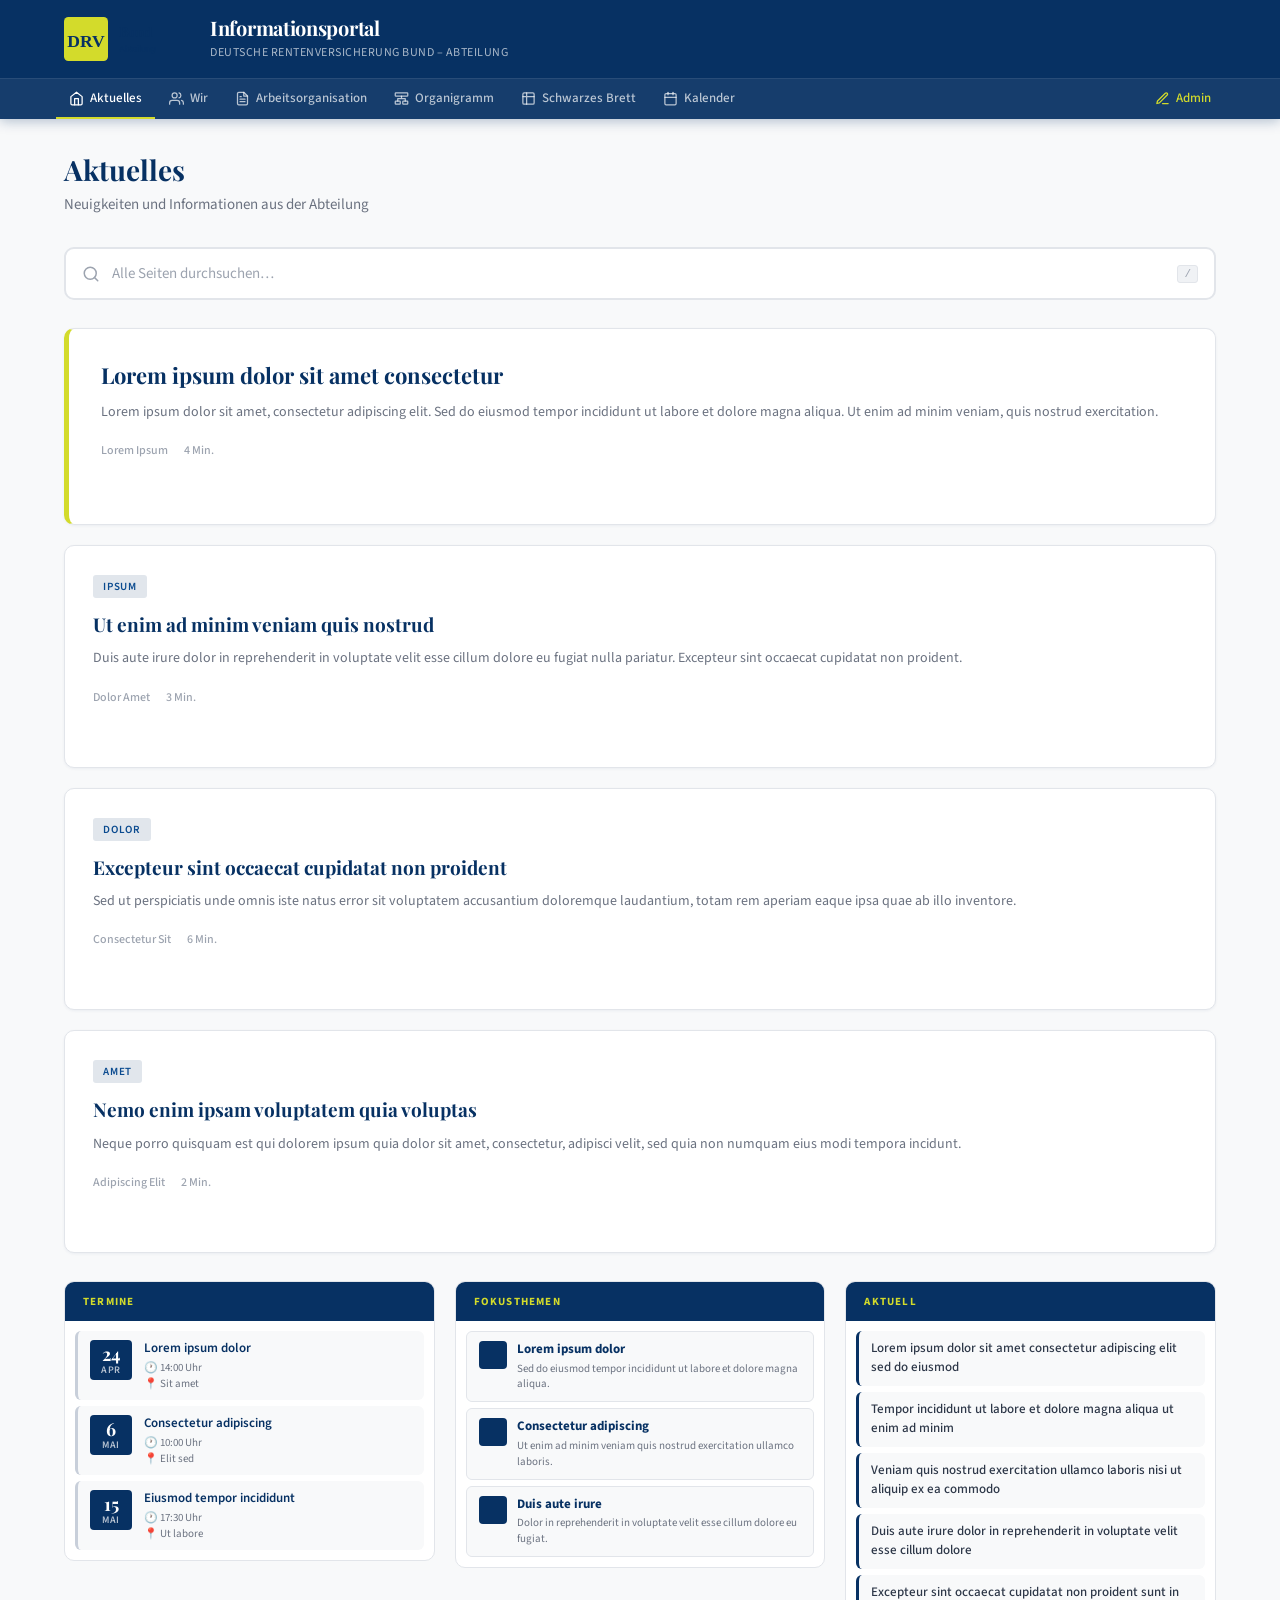
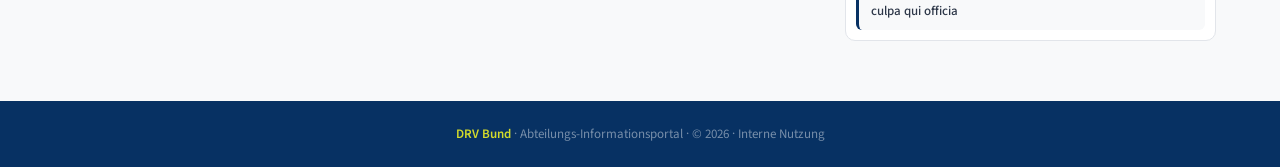
==== commit c0f3eda3: "Add files via upload" ====
--- a/index.html
+++ b/index.html
@@ -23,7 +23,7 @@
       <div class="nav-inner">
         <a class="nav-link active" href="index.html">
           <svg viewBox="0 0 24 24" fill="none" stroke="currentColor" stroke-width="2" stroke-linecap="round" stroke-linejoin="round"><path d="M3 9l9-7 9 7v11a2 2 0 0 1-2 2H5a2 2 0 0 1-2-2z"/><polyline points="9 22 9 12 15 12 15 22"/></svg>
-          Startseite
+          Aktuelles
         </a>
         <a class="nav-link" href="wir.html">
           <svg viewBox="0 0 24 24" fill="none" stroke="currentColor" stroke-width="2" stroke-linecap="round" stroke-linejoin="round"><path d="M17 21v-2a4 4 0 0 0-4-4H5a4 4 0 0 0-4 4v2"/><circle cx="9" cy="7" r="4"/><path d="M23 21v-2a4 4 0 0 0-3-3.87"/><path d="M16 3.13a4 4 0 0 1 0 7.75"/></svg>
@@ -32,10 +32,6 @@
         <a class="nav-link" href="arbeitsorganisation.html">
           <svg viewBox="0 0 24 24" fill="none" stroke="currentColor" stroke-width="2" stroke-linecap="round" stroke-linejoin="round"><path d="M14 2H6a2 2 0 0 0-2 2v16a2 2 0 0 0 2 2h12a2 2 0 0 0 2-2V8z"/><polyline points="14 2 14 8 20 8"/><line x1="16" y1="13" x2="8" y2="13"/><line x1="16" y1="17" x2="8" y2="17"/><polyline points="10 9 9 9 8 9"/></svg>
           Arbeitsorganisation
-        </a>
-        <a class="nav-link" href="aktuelles.html">
-          <svg viewBox="0 0 24 24" fill="none" stroke="currentColor" stroke-width="2" stroke-linecap="round" stroke-linejoin="round"><path d="M4 22h16a2 2 0 0 0 2-2V4a2 2 0 0 0-2-2H8a2 2 0 0 0-2 2v16a2 2 0 0 0-2 2zm0 0a2 2 0 0 1-2-2v-9c0-1.1.9-2 2-2h2"/><path d="M18 14h-8"/><path d="M15 18h-5"/><path d="M10 6h8v4h-8z"/></svg>
-          Aktuelles
         </a>
         <a class="nav-link" href="organigramm.html">
           <svg viewBox="0 0 24 24" fill="none" stroke="currentColor" stroke-width="2" stroke-linecap="round" stroke-linejoin="round"><rect x="2" y="3" width="20" height="5" rx="1"/><rect x="2" y="16" width="8" height="5" rx="1"/><rect x="14" y="16" width="8" height="5" rx="1"/><path d="M12 8v4M6 12h12M6 12v4M18 12v4"/></svg>
@@ -65,23 +61,39 @@
         <p class="page-subtitle">Neuigkeiten und Informationen aus der Abteilung</p>
       </div>
 
-      <div class="home-layout">
+      <!-- ── Suche ──────────────────────────── -->
+      <div class="search-wrap">
+        <div class="search-bar">
+          <svg class="search-icon" viewBox="0 0 24 24" fill="none" stroke="currentColor" stroke-width="2" stroke-linecap="round" stroke-linejoin="round"><circle cx="11" cy="11" r="8"/><line x1="21" y1="21" x2="16.65" y2="16.65"/></svg>
+          <input
+            class="search-input"
+            id="search-input"
+            type="search"
+            placeholder="Alle Seiten durchsuchen…"
+            autocomplete="off"
+            spellcheck="false"
+          >
+          <button class="search-clear hidden" id="search-clear" title="Suche leeren">
+            <svg viewBox="0 0 24 24" fill="none" stroke="currentColor" stroke-width="2.5" stroke-linecap="round" stroke-linejoin="round"><line x1="18" y1="6" x2="6" y2="18"/><line x1="6" y1="6" x2="18" y2="18"/></svg>
+          </button>
+        </div>
+        <div class="search-results hidden" id="search-results"></div>
+      </div>
+
+      <!-- ── Normaler Inhalt ─────────────────── -->
+      <div id="home-content">
+
         <!-- Blog -->
-        <div class="home-main">
-          <div class="blog-grid" id="blog-grid">
-            <div class="empty-state"><p>Wird geladen…</p></div>
-          </div>
+        <div class="blog-grid" id="blog-grid">
+          <div class="empty-state"><p>Wird geladen…</p></div>
         </div>
 
-        <!-- Sidebar: Termine, Fokus, Ticker -->
-        <aside class="home-sidebar">
+        <!-- Widgets: Termine | Fokusthemen | Aktuell -->
+        <div class="widgets-row">
 
           <!-- Termine -->
           <div class="sidebar-widget">
-            <div class="sidebar-widget-header">
-              <svg viewBox="0 0 24 24" fill="none" stroke="currentColor" stroke-width="2" stroke-linecap="round" stroke-linejoin="round"><rect x="3" y="4" width="18" height="18" rx="2"/><line x1="16" y1="2" x2="16" y2="6"/><line x1="8" y1="2" x2="8" y2="6"/><line x1="3" y1="10" x2="21" y2="10"/></svg>
-              Termine
-            </div>
+            <div class="sidebar-widget-header">Termine</div>
             <div class="sidebar-widget-body" id="termine-list">
               <div class="empty-state" style="padding:12px"><p>Wird geladen…</p></div>
             </div>
@@ -89,10 +101,7 @@
 
           <!-- Fokusthemen -->
           <div class="sidebar-widget">
-            <div class="sidebar-widget-header">
-              <svg viewBox="0 0 24 24" fill="none" stroke="currentColor" stroke-width="2" stroke-linecap="round" stroke-linejoin="round"><circle cx="12" cy="12" r="3"/><path d="M12 1v4M12 19v4M4.22 4.22l2.83 2.83M16.95 16.95l2.83 2.83M1 12h4M19 12h4M4.22 19.78l2.83-2.83M16.95 7.05l2.83-2.83"/></svg>
-              Fokusthemen
-            </div>
+            <div class="sidebar-widget-header">Fokusthemen</div>
             <div class="sidebar-widget-body" id="fokus-list">
               <div class="empty-state" style="padding:12px"><p>Wird geladen…</p></div>
             </div>
@@ -106,8 +115,8 @@
             </ul>
           </div>
 
-        </aside>
-      </div>
+        </div><!-- /.widgets-row -->
+      </div><!-- /#home-content -->
     </div>
   </main>
 
@@ -212,12 +221,18 @@
         list.innerHTML = '<div class="empty-state" style="padding:12px"><p>Keine Fokusthemen definiert.</p></div>';
         return;
       }
-      list.innerHTML = items.map(f => `
-        <div class="fokus-item">
-          <div class="fokus-title">${DRV.escapeHtml(f.title)}</div>
-          ${f.description ? `<div class="fokus-desc">${DRV.escapeHtml(f.description)}</div>` : ''}
-        </div>
-      `).join('');
+      list.innerHTML = items.map(f => {
+        const tag   = f.url ? 'a' : 'div';
+        const href  = f.url ? ` href="${DRV.escapeHtml(f.url)}" target="_blank" rel="noopener"` : '';
+        return `
+        <${tag} class="fokus-link"${href}>
+          <div class="fokus-link-icon"></div>
+          <div class="fokus-link-body">
+            <div class="fokus-link-title">${DRV.escapeHtml(f.title)}</div>
+            ${f.description ? `<div class="fokus-link-desc">${DRV.escapeHtml(f.description)}</div>` : ''}
+          </div>
+        </${tag}>`;
+      }).join('');
     }
 
     // ── Listener registrieren ─────────────────
@@ -225,6 +240,196 @@
     DRV.subscribe('ticker',  renderTicker);
     DRV.subscribe('termine', renderTermine);
     DRV.subscribe('fokus',   renderFokus);
+
+    // ════════════════════════════════════════════
+    // Suche
+    // ════════════════════════════════════════════
+
+    // Statischer Suchindex für HTML-Seiten ohne localStorage
+    const STATIC_INDEX = [
+      // ── Wir ──────────────────────────────────
+      { title: 'Lorem ipsum dolor',          body: 'Sit amet consectetur adipiscing elit sed do eiusmod tempor incididunt ut labore et dolore magna aliqua',             url: 'wir.html', type: 'Seite' },
+      { title: 'Wert – Lorem',               body: 'Lorem ipsum dolor sit amet consectetur adipiscing elit sed do eiusmod tempor incididunt',                              url: 'wir.html', type: 'Seite' },
+      { title: 'Wert – Ipsum',               body: 'Ut enim ad minim veniam quis nostrud exercitation ullamco laboris nisi ut aliquip',                                    url: 'wir.html', type: 'Seite' },
+      { title: 'Wert – Dolor',               body: 'Duis aute irure dolor in reprehenderit in voluptate velit esse cillum dolore eu fugiat',                               url: 'wir.html', type: 'Seite' },
+      { title: 'Wert – Amet',                body: 'Excepteur sint occaecat cupidatat non proident sunt in culpa qui officia deserunt',                                    url: 'wir.html', type: 'Seite' },
+      { title: 'Wert – Consectetur',         body: 'Sed ut perspiciatis unde omnis iste natus error sit voluptatem accusantium doloremque',                                url: 'wir.html', type: 'Seite' },
+      { title: 'Wert – Adipiscing',          body: 'Totam rem aperiam eaque ipsa quae ab illo inventore veritatis et quasi architecto',                                    url: 'wir.html', type: 'Seite' },
+      { title: 'Lorem Ipsum',                body: 'Dolor sit amet Kontakt Ansprechperson',                                                                                  url: 'wir.html', type: 'Seite' },
+      { title: 'Consectetur Adipiscing',     body: 'Elit sed do eiusmod Kontakt Ansprechperson',                                                                             url: 'wir.html', type: 'Seite' },
+      { title: 'Duis Eiusmod',               body: 'Tempor incididunt ut labore Kontakt Ansprechperson',                                                                     url: 'wir.html', type: 'Seite' },
+      { title: 'Ut Veniam',                  body: 'Quis nostrud exercitation Kontakt Ansprechperson',                                                                       url: 'wir.html', type: 'Seite' },
+
+      // ── Arbeitsorganisation ───────────────────
+      { title: 'Lorem ipsum dolor',          body: 'Lorem ipsum dolor sit amet consectetur adipiscing elit sed do eiusmod tempor incididunt ut labore magna aliqua',       url: 'arbeitsorganisation.html', type: 'Seite' },
+      { title: 'Consectetur adipiscing',     body: 'Ad minim veniam quis nostrud exercitation ullamco laboris nisi ut aliquip ex ea commodo consequat duis',               url: 'arbeitsorganisation.html', type: 'Seite' },
+      { title: 'Duis aute irure',            body: 'In voluptate velit esse cillum dolore eu fugiat nulla pariatur excepteur sint occaecat cupidatat non proident',         url: 'arbeitsorganisation.html', type: 'Seite' },
+      { title: 'Mollit anim laborum',        body: 'Sed ut perspiciatis unde omnis iste natus error sit voluptatem accusantium doloremque totam rem aperiam',               url: 'arbeitsorganisation.html', type: 'Seite' },
+      { title: 'Nemo enim ipsam voluptatem', body: 'Lorem ipsum dolor sit amet consectetur adipiscing elit sed do eiusmod tempor incididunt ut labore et dolore',           url: 'arbeitsorganisation.html', type: 'Seite' },
+
+      // ── Organigramm ───────────────────────────
+      { title: 'Lorem ipsum – Dolor Sit',    body: 'Consectetur adipiscing Leitung Struktur',                                         url: 'organigramm.html', type: 'Seite' },
+      { title: 'Sed eiusmod – Ut Labore',    body: 'Tempor incididunt dolore magna aliqua Ut enim ad minim veniam Quis nostrud',       url: 'organigramm.html', type: 'Seite' },
+      { title: 'Ullamco laboris – Nisi',     body: 'Ex ea commodo consequat Duis aute irure dolor in reprehenderit voluptate velit',   url: 'organigramm.html', type: 'Seite' },
+      { title: 'Pariatur – Sint Occaecat',   body: 'Cupidatat non proident sunt Culpa qui officia deserunt mollit anim id est',        url: 'organigramm.html', type: 'Seite' },
+
+      // ── Schwarzes Brett ───────────────────────
+      { title: 'Schwarzes Brett',            body: 'Anzeigen Gesuche Mitfahren Biete Suche Verschenken Sport Freizeit Lorem Ipsum',    url: 'schwarzes-brett.html', type: 'Seite' },
+
+      // ── Kalender ─────────────────────────────
+      { title: 'Kalender',                   body: 'Termine Veranstaltungen Kalender Monatsansicht Lorem Ipsum',                       url: 'kalender.html', type: 'Seite' },
+    ];
+
+    const TYPE_META = {
+      'Beitrag':       { icon: '📰', page: 'Aktuelles',         color: 'var(--navy)' },
+      'Termin':        { icon: '📅', page: 'Kalender',           color: '#0a7a5e' },
+      'Anzeige':       { icon: '📌', page: 'Schwarzes Brett',    color: '#7a4f0a' },
+      'Fokusthema':    { icon: '🎯', page: 'Aktuelles',         color: '#6a0a7a' },
+      'Meldung':       { icon: '📢', page: 'Aktuelles',         color: '#0a3a7a' },
+      'Seite':         { icon: '📄', page: '',                   color: 'var(--gray-600)' },
+    };
+
+    function buildDynamicIndex() {
+      const items = [];
+
+      DRV.getAll('blog').forEach(p => items.push({
+        title: p.title,
+        body: [p.excerpt, p.author, p.category].filter(Boolean).join(' '),
+        url: 'index.html', type: 'Beitrag', date: p.createdAt,
+      }));
+
+      DRV.getAll('ticker').forEach(t => items.push({
+        title: t.text,
+        body: '',
+        url: 'index.html', type: 'Meldung',
+      }));
+
+      DRV.getAll('termine').forEach(t => items.push({
+        title: t.title,
+        body: [t.date, t.time, t.location].filter(Boolean).join(' '),
+        url: 'kalender.html', type: 'Termin',
+      }));
+
+      DRV.getAll('fokus').forEach(f => items.push({
+        title: f.title,
+        body: f.description || '',
+        url: f.url || 'index.html', type: 'Fokusthema',
+      }));
+
+      DRV.getAll('board').forEach(a => items.push({
+        title: a.title,
+        body: [a.text, a.author, a.category].filter(Boolean).join(' '),
+        url: 'schwarzes-brett.html', type: 'Anzeige',
+      }));
+
+      return [...items, ...STATIC_INDEX];
+    }
+
+    function highlight(text, query) {
+      if (!text || !query) return DRV.escapeHtml(text || '');
+      const escaped = DRV.escapeHtml(text);
+      const re = new RegExp(`(${query.replace(/[.*+?^${}()|[\]\\]/g, '\\$&')})`, 'gi');
+      return escaped.replace(re, '<mark>$1</mark>');
+    }
+
+    function performSearch(raw) {
+      const query = raw.trim();
+      const resultsEl = document.getElementById('search-results');
+      const homeEl    = document.getElementById('home-content');
+      const clearBtn  = document.getElementById('search-clear');
+
+      clearBtn.classList.toggle('hidden', !raw);
+
+      if (!query || query.length < 2) {
+        resultsEl.classList.add('hidden');
+        homeEl.classList.remove('hidden');
+        return;
+      }
+
+      homeEl.classList.add('hidden');
+      resultsEl.classList.remove('hidden');
+
+      const index   = buildDynamicIndex();
+      const lower   = query.toLowerCase();
+      const matched = index.filter(item =>
+        (item.title || '').toLowerCase().includes(lower) ||
+        (item.body  || '').toLowerCase().includes(lower)
+      );
+
+      if (!matched.length) {
+        resultsEl.innerHTML = `
+          <div class="search-empty">
+            <svg viewBox="0 0 24 24" fill="none" stroke="currentColor" stroke-width="1.5"><circle cx="11" cy="11" r="8"/><line x1="21" y1="21" x2="16.65" y2="16.65"/></svg>
+            <p>Keine Ergebnisse für <strong>${DRV.escapeHtml(query)}</strong></p>
+          </div>`;
+        return;
+      }
+
+      // Ergebnisse nach Typ gruppieren
+      const groups = {};
+      matched.forEach(item => {
+        if (!groups[item.type]) groups[item.type] = [];
+        groups[item.type].push(item);
+      });
+
+      const typeOrder = ['Beitrag','Termin','Anzeige','Fokusthema','Meldung','Seite'];
+      let html = `<div class="search-count">${matched.length} Ergebnis${matched.length !== 1 ? 'se' : ''} für <strong>${DRV.escapeHtml(query)}</strong></div>`;
+
+      typeOrder.forEach(type => {
+        if (!groups[type]) return;
+        const meta = TYPE_META[type];
+        html += `<div class="search-group">
+          <div class="search-group-label">${meta.icon} ${type}${groups[type].length > 1 ? 'e' : ''} ${meta.page ? '· ' + meta.page : ''}</div>`;
+
+        groups[type].slice(0, 5).forEach(item => {
+          const snippet = item.body
+            ? item.body.substring(0, 100) + (item.body.length > 100 ? '…' : '')
+            : '';
+          html += `
+            <a class="search-result-item" href="${DRV.escapeHtml(item.url)}">
+              <div class="search-result-title">${highlight(item.title, query)}</div>
+              ${snippet ? `<div class="search-result-snippet">${highlight(snippet, query)}</div>` : ''}
+            </a>`;
+        });
+
+        if (groups[type].length > 5) {
+          html += `<div class="search-more">+ ${groups[type].length - 5} weitere</div>`;
+        }
+
+        html += `</div>`;
+      });
+
+      resultsEl.innerHTML = html;
+    }
+
+    // ── Events ────────────────────────────────
+    let searchTimer = null;
+    const searchInput = document.getElementById('search-input');
+    const searchClear = document.getElementById('search-clear');
+
+    searchInput.addEventListener('input', () => {
+      clearTimeout(searchTimer);
+      searchTimer = setTimeout(() => performSearch(searchInput.value), 200);
+    });
+
+    searchClear.addEventListener('click', () => {
+      searchInput.value = '';
+      searchInput.focus();
+      performSearch('');
+    });
+
+    document.addEventListener('keydown', (e) => {
+      if (e.key === 'Escape' && searchInput.value) {
+        searchInput.value = '';
+        performSearch('');
+      }
+      // Slash-Taste öffnet Suche
+      if (e.key === '/' && document.activeElement !== searchInput) {
+        e.preventDefault();
+        searchInput.focus();
+        searchInput.select();
+      }
+    });
   </script>
 
 </body>
--- a/style.css
+++ b/style.css
@@ -155,22 +155,30 @@
 /* ═══════════════════════════════════════════
    Home Layout
    ═══════════════════════════════════════════ */
-.home-layout {
+.blog-grid {
   display: grid;
-  grid-template-columns: 1fr 300px;
-  gap: 28px;
+  grid-template-columns: 1fr;
+  gap: 20px;
+  margin-bottom: 28px;
+}
+
+.widgets-row {
+  display: grid;
+  grid-template-columns: repeat(3, 1fr);
+  gap: 20px;
   align-items: start;
 }
-@media (max-width: 960px) {
-  .home-layout { grid-template-columns: 1fr; }
-}
-.home-main { min-width: 0; }
-.home-sidebar {
-  position: sticky;
-  top: 120px;
-  display: flex;
-  flex-direction: column;
-  gap: 16px;
+
+@media (max-width: 900px) {
+  .widgets-row { grid-template-columns: 1fr 1fr; }
+}
+@media (max-width: 600px) {
+  .widgets-row { grid-template-columns: 1fr; }
+}
+
+/* The ticker-bar in widgets-row should match the widget style */
+.widgets-row .ticker-bar {
+  height: 100%;
 }
 
 /* ── Sidebar-Widget (gemeinsame Basis) ── */
@@ -181,9 +189,6 @@
   overflow: hidden;
 }
 .sidebar-widget-header {
-  display: flex;
-  align-items: center;
-  gap: 8px;
   background: var(--navy);
   color: var(--lime);
   font-size: 11px;
@@ -192,12 +197,6 @@
   text-transform: uppercase;
   padding: 12px 18px;
 }
-.sidebar-widget-header svg {
-  width: 14px;
-  height: 14px;
-  opacity: .85;
-  flex-shrink: 0;
-}
 .sidebar-widget-body {
   padding: 10px;
   display: flex;
@@ -205,7 +204,48 @@
   gap: 6px;
 }
 
-/* ── Termine ─────────────────────────── */
+/* ── Fokusthemen als Links ───────────── */
+.fokus-link {
+  display: flex;
+  align-items: flex-start;
+  gap: 10px;
+  padding: 9px 12px;
+  border-radius: var(--radius);
+  background: var(--gray-50);
+  border: 1px solid var(--gray-200);
+  text-decoration: none;
+  color: inherit;
+  transition: var(--transition);
+}
+a.fokus-link:hover {
+  background: var(--ice);
+  border-color: var(--lime-dim);
+  box-shadow: var(--shadow-sm);
+}
+a.fokus-link:hover .fokus-link-icon {
+  background: var(--lime);
+}
+.fokus-link-icon {
+  width: 28px;
+  height: 28px;
+  border-radius: 4px;
+  background: var(--navy);
+  flex-shrink: 0;
+  transition: background var(--transition);
+}
+.fokus-link-body { flex: 1; min-width: 0; }
+.fokus-link-title {
+  font-size: 13px;
+  font-weight: 700;
+  color: var(--navy);
+  line-height: 1.35;
+  margin-bottom: 2px;
+}
+.fokus-link-desc {
+  font-size: 11px;
+  color: var(--gray-600);
+  line-height: 1.45;
+}
 .termin-item {
   display: flex;
   gap: 12px;
@@ -259,30 +299,6 @@
   display: flex;
   flex-direction: column;
   gap: 1px;
-}
-
-/* ── Fokusthemen ─────────────────────── */
-.fokus-item {
-  padding: 9px 12px;
-  border-radius: var(--radius);
-  background: var(--gray-50);
-  border-left: 3px solid var(--lime-dim);
-  transition: var(--transition);
-}
-.fokus-item:hover {
-  background: var(--ice);
-  box-shadow: var(--shadow-sm);
-}
-.fokus-title {
-  font-size: 13px;
-  font-weight: 700;
-  color: var(--navy);
-  margin-bottom: 3px;
-}
-.fokus-desc {
-  font-size: 12px;
-  color: var(--gray-600);
-  line-height: 1.45;
 }
 
 /* ── News Ticker (Sidebar) ── */
@@ -328,11 +344,6 @@
 /* ═══════════════════════════════════════════
    Blog Cards
    ═══════════════════════════════════════════ */
-.blog-grid {
-  display: grid;
-  grid-template-columns: 1fr;
-  gap: 20px;
-}
 .blog-card {
   background: var(--white);
   border-radius: var(--radius-lg);
@@ -851,3 +862,178 @@
   border-color: var(--red);
   color: #7F1D1D;
 }
+
+/* ═══════════════════════════════════════════
+   Suche
+   ═══════════════════════════════════════════ */
+.search-wrap {
+  position: relative;
+  margin-bottom: 28px;
+}
+
+.search-bar {
+  display: flex;
+  align-items: center;
+  background: var(--white);
+  border: 2px solid var(--gray-200);
+  border-radius: var(--radius-lg);
+  padding: 0 16px;
+  gap: 12px;
+  transition: border-color var(--transition), box-shadow var(--transition);
+}
+
+.search-bar:focus-within {
+  border-color: var(--navy);
+  box-shadow: 0 0 0 3px rgba(7,49,99,.08);
+}
+
+.search-icon {
+  width: 18px;
+  height: 18px;
+  color: var(--gray-400);
+  flex-shrink: 0;
+}
+
+.search-input {
+  flex: 1;
+  border: none;
+  outline: none;
+  padding: 14px 0;
+  font-family: var(--font-body);
+  font-size: 15px;
+  color: var(--gray-800);
+  background: transparent;
+}
+
+.search-input::placeholder { color: var(--gray-400); }
+
+/* Remove browser default clear button */
+.search-input::-webkit-search-cancel-button { display: none; }
+
+.search-clear {
+  background: var(--gray-200);
+  border: none;
+  border-radius: 50%;
+  width: 24px;
+  height: 24px;
+  display: flex;
+  align-items: center;
+  justify-content: center;
+  cursor: pointer;
+  color: var(--gray-600);
+  transition: var(--transition);
+  flex-shrink: 0;
+}
+.search-clear svg { width: 12px; height: 12px; }
+.search-clear:hover { background: var(--ice-dark); color: var(--navy); }
+.search-clear.hidden { display: none; }
+
+/* ── Ergebnispanel ─────────────────────── */
+.search-results {
+  background: var(--white);
+  border: 1px solid var(--gray-200);
+  border-radius: var(--radius-lg);
+  box-shadow: var(--shadow-lg);
+  overflow: hidden;
+  margin-top: 8px;
+}
+.search-results.hidden { display: none; }
+
+.search-count {
+  padding: 12px 20px;
+  font-size: 13px;
+  color: var(--gray-600);
+  border-bottom: 1px solid var(--gray-200);
+  background: var(--gray-50);
+}
+.search-count strong { color: var(--navy); }
+
+.search-group {
+  border-bottom: 1px solid var(--gray-200);
+}
+.search-group:last-child { border-bottom: none; }
+
+.search-group-label {
+  padding: 10px 20px 6px;
+  font-size: 10px;
+  font-weight: 700;
+  text-transform: uppercase;
+  letter-spacing: 1px;
+  color: var(--gray-400);
+}
+
+.search-result-item {
+  display: block;
+  padding: 10px 20px;
+  text-decoration: none;
+  color: inherit;
+  transition: background var(--transition);
+  border-left: 3px solid transparent;
+}
+.search-result-item:hover {
+  background: var(--ice);
+  border-left-color: var(--lime);
+}
+
+.search-result-title {
+  font-size: 14px;
+  font-weight: 600;
+  color: var(--navy);
+  margin-bottom: 2px;
+  line-height: 1.35;
+}
+
+.search-result-snippet {
+  font-size: 12px;
+  color: var(--gray-600);
+  line-height: 1.5;
+  overflow: hidden;
+  display: -webkit-box;
+  -webkit-line-clamp: 2;
+  -webkit-box-orient: vertical;
+}
+
+/* Treffer-Hervorhebung */
+.search-result-title mark,
+.search-result-snippet mark {
+  background: var(--lime);
+  color: var(--navy);
+  border-radius: 2px;
+  padding: 0 2px;
+  font-style: normal;
+}
+
+.search-more {
+  padding: 6px 20px 10px;
+  font-size: 12px;
+  color: var(--gray-400);
+  font-style: italic;
+}
+
+.search-empty {
+  padding: 40px 20px;
+  text-align: center;
+  color: var(--gray-400);
+  display: flex;
+  flex-direction: column;
+  align-items: center;
+  gap: 12px;
+}
+.search-empty svg { width: 36px; height: 36px; opacity: .4; }
+.search-empty p { font-size: 14px; }
+.search-empty strong { color: var(--gray-600); }
+
+/* Keyboard-Hinweis */
+.search-bar::after {
+  content: '/';
+  font-size: 11px;
+  font-family: monospace;
+  color: var(--gray-400);
+  background: var(--gray-100);
+  border: 1px solid var(--gray-200);
+  border-radius: 3px;
+  padding: 2px 6px;
+  flex-shrink: 0;
+  pointer-events: none;
+}
+.search-bar:focus-within::after { display: none; }
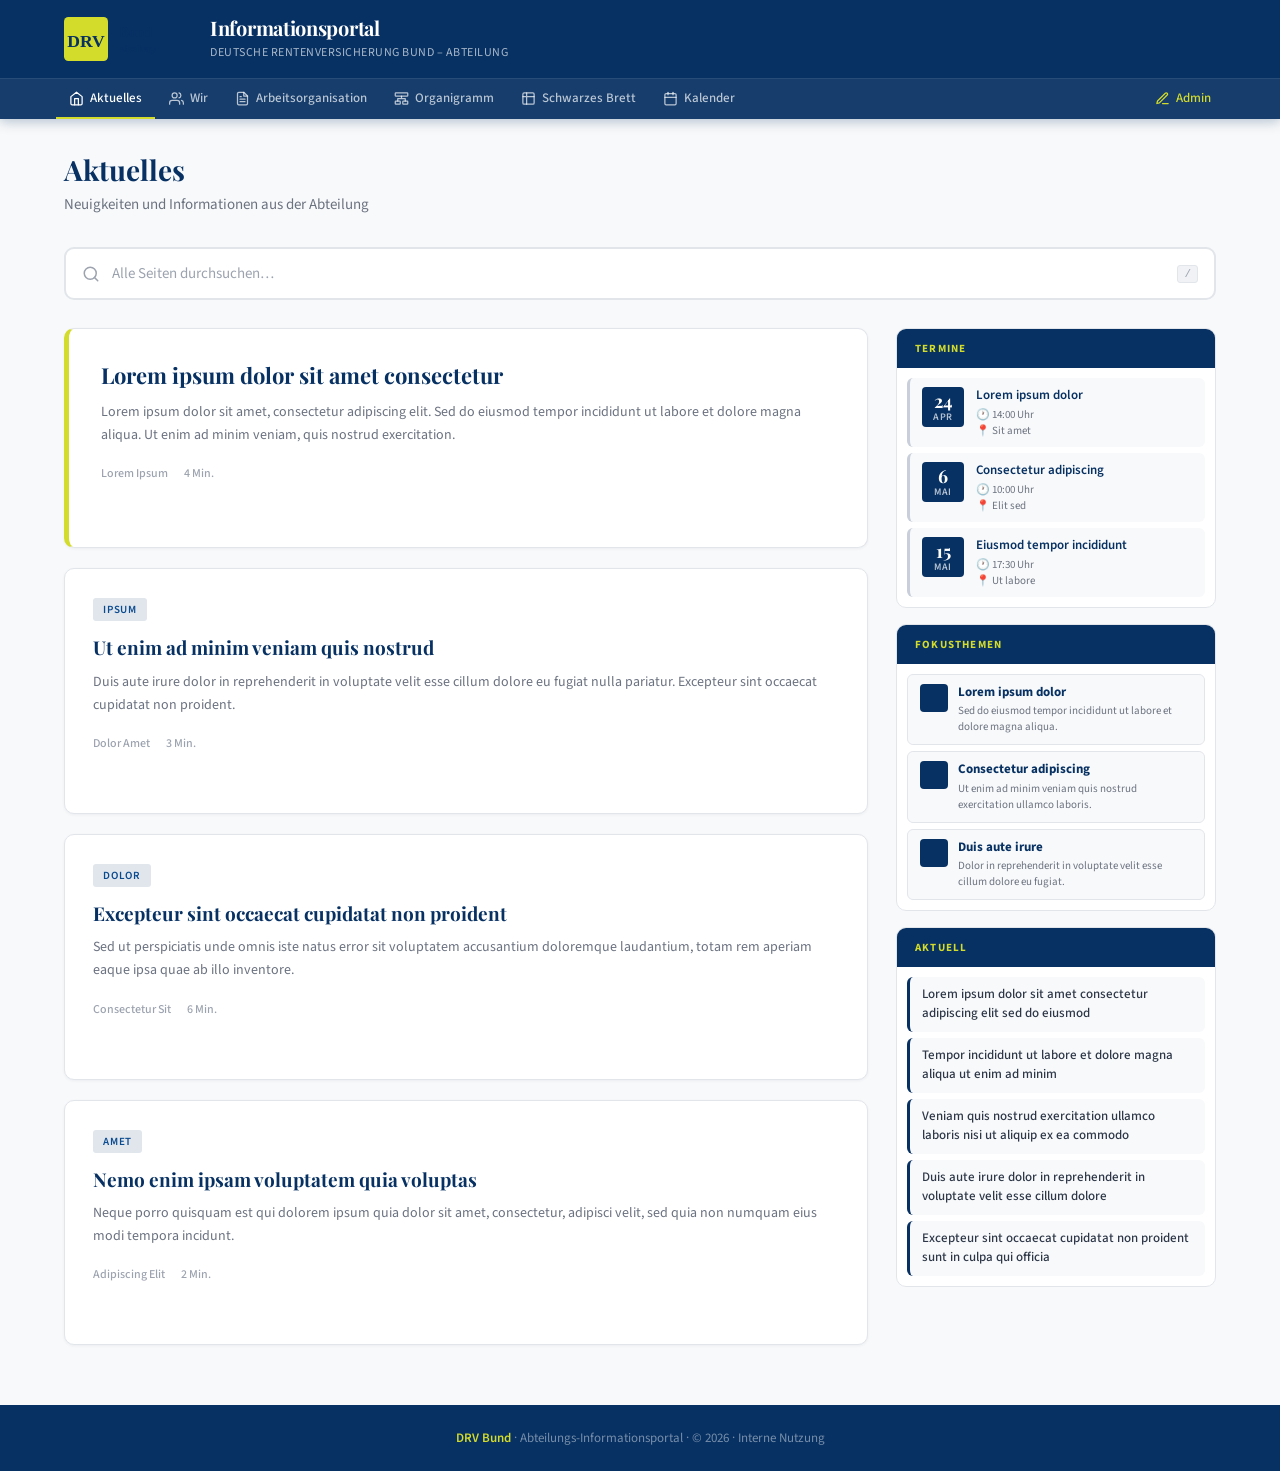
==== commit f332f1c5: "Add files via upload" ====
--- a/index.html
+++ b/index.html
@@ -82,40 +82,44 @@
 
       <!-- ── Normaler Inhalt ─────────────────── -->
       <div id="home-content">
-
-        <!-- Blog -->
-        <div class="blog-grid" id="blog-grid">
-          <div class="empty-state"><p>Wird geladen…</p></div>
-        </div>
-
-        <!-- Widgets: Termine | Fokusthemen | Aktuell -->
-        <div class="widgets-row">
-
-          <!-- Termine -->
-          <div class="sidebar-widget">
-            <div class="sidebar-widget-header">Termine</div>
-            <div class="sidebar-widget-body" id="termine-list">
-              <div class="empty-state" style="padding:12px"><p>Wird geladen…</p></div>
+        <div class="home-layout">
+
+          <!-- Blog links -->
+          <div class="home-main">
+            <div class="blog-grid" id="blog-grid">
+              <div class="empty-state"><p>Wird geladen…</p></div>
             </div>
           </div>
 
-          <!-- Fokusthemen -->
-          <div class="sidebar-widget">
-            <div class="sidebar-widget-header">Fokusthemen</div>
-            <div class="sidebar-widget-body" id="fokus-list">
-              <div class="empty-state" style="padding:12px"><p>Wird geladen…</p></div>
-            </div>
-          </div>
-
-          <!-- Newsticker -->
-          <div class="ticker-bar">
-            <div class="ticker-label">Aktuell</div>
-            <ul class="ticker-list" id="ticker-list">
-              <li class="ticker-list-item">Wird geladen…</li>
-            </ul>
-          </div>
-
-        </div><!-- /.widgets-row -->
+          <!-- Widgets rechts, untereinander -->
+          <aside class="home-sidebar">
+
+            <!-- Termine -->
+            <div class="sidebar-widget">
+              <div class="sidebar-widget-header">Termine</div>
+              <div class="sidebar-widget-body" id="termine-list">
+                <div class="empty-state" style="padding:12px"><p>Wird geladen…</p></div>
+              </div>
+            </div>
+
+            <!-- Fokusthemen -->
+            <div class="sidebar-widget">
+              <div class="sidebar-widget-header">Fokusthemen</div>
+              <div class="sidebar-widget-body" id="fokus-list">
+                <div class="empty-state" style="padding:12px"><p>Wird geladen…</p></div>
+              </div>
+            </div>
+
+            <!-- Newsticker -->
+            <div class="ticker-bar">
+              <div class="ticker-label">Aktuell</div>
+              <ul class="ticker-list" id="ticker-list">
+                <li class="ticker-list-item">Wird geladen…</li>
+              </ul>
+            </div>
+
+          </aside>
+        </div><!-- /.home-layout -->
       </div><!-- /#home-content -->
     </div>
   </main>
--- a/style.css
+++ b/style.css
@@ -155,30 +155,31 @@
 /* ═══════════════════════════════════════════
    Home Layout
    ═══════════════════════════════════════════ */
+.home-layout {
+  display: grid;
+  grid-template-columns: 1fr 320px;
+  gap: 28px;
+  align-items: start;
+}
+
+@media (max-width: 900px) {
+  .home-layout { grid-template-columns: 1fr; }
+}
+
+.home-main { min-width: 0; }
+
+.home-sidebar {
+  display: flex;
+  flex-direction: column;
+  gap: 16px;
+  position: sticky;
+  top: 120px;
+}
+
 .blog-grid {
   display: grid;
   grid-template-columns: 1fr;
   gap: 20px;
-  margin-bottom: 28px;
-}
-
-.widgets-row {
-  display: grid;
-  grid-template-columns: repeat(3, 1fr);
-  gap: 20px;
-  align-items: start;
-}
-
-@media (max-width: 900px) {
-  .widgets-row { grid-template-columns: 1fr 1fr; }
-}
-@media (max-width: 600px) {
-  .widgets-row { grid-template-columns: 1fr; }
-}
-
-/* The ticker-bar in widgets-row should match the widget style */
-.widgets-row .ticker-bar {
-  height: 100%;
 }
 
 /* ── Sidebar-Widget (gemeinsame Basis) ── */
